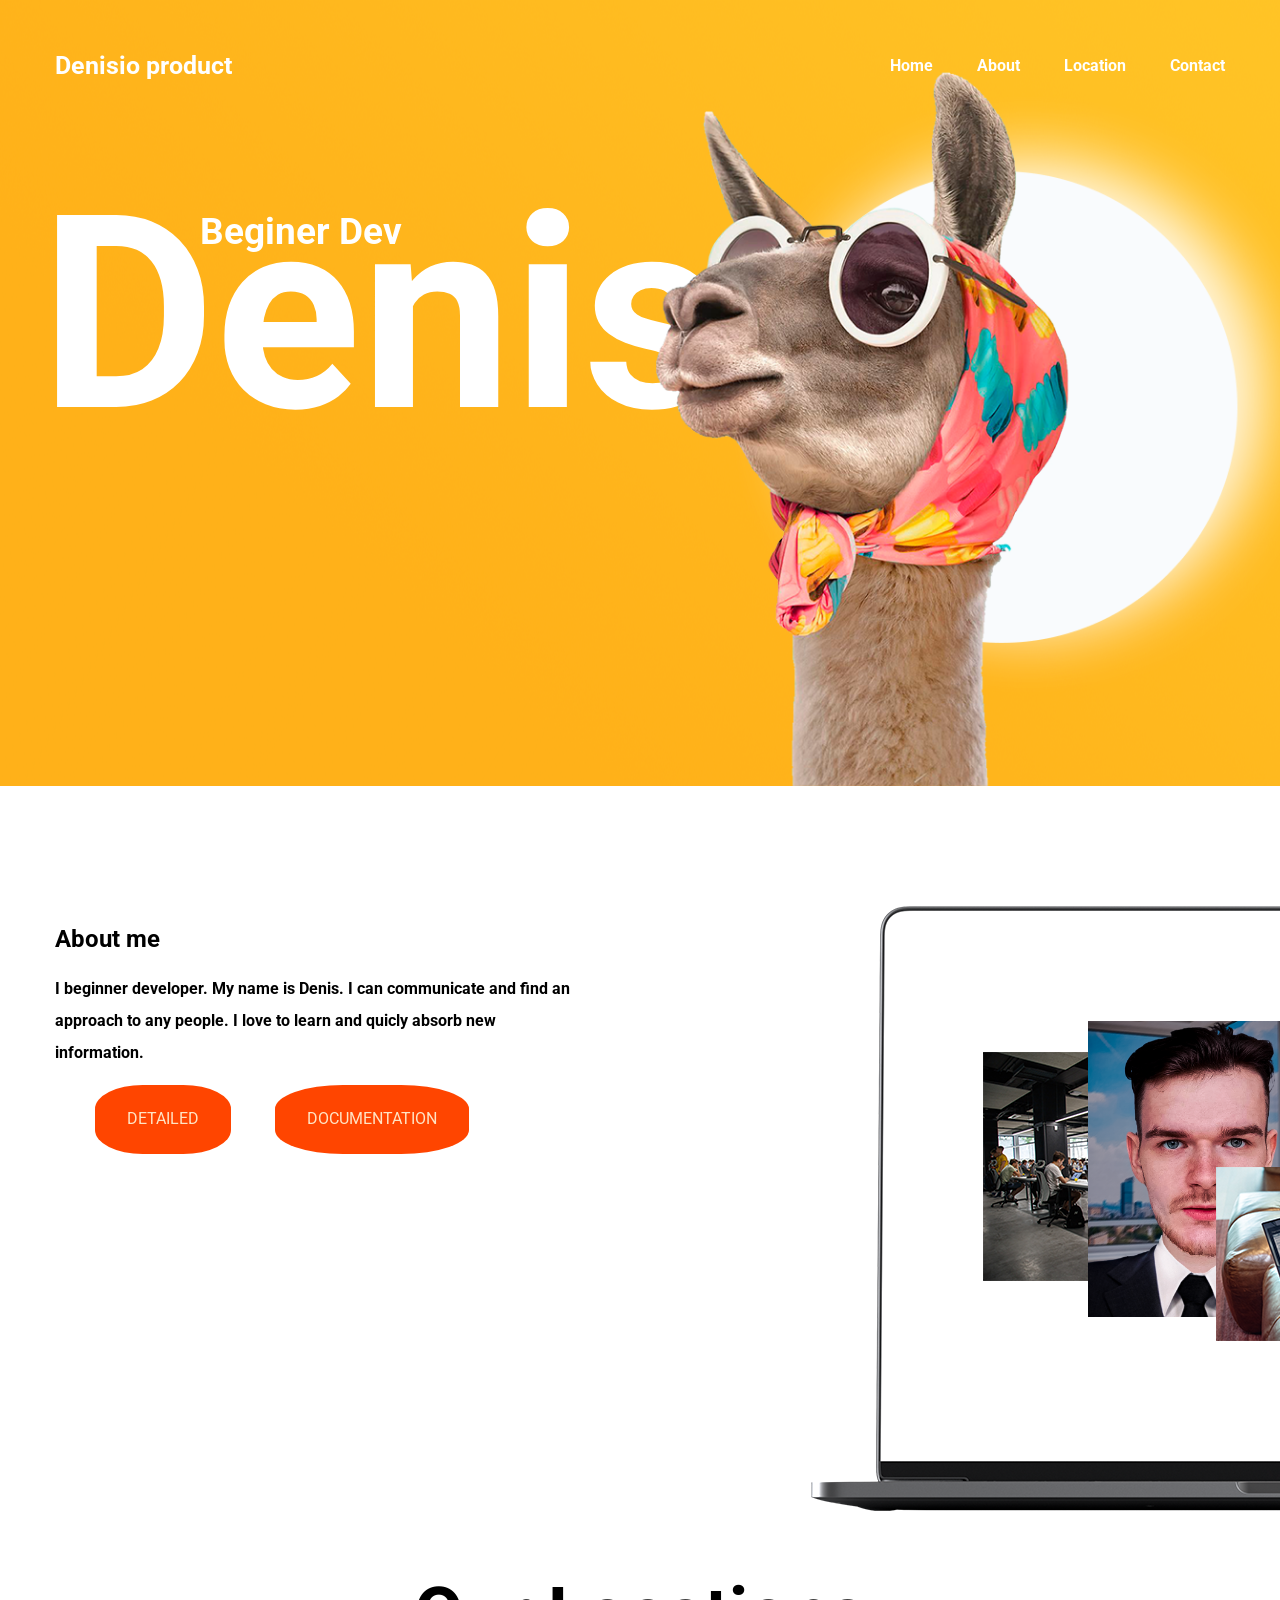
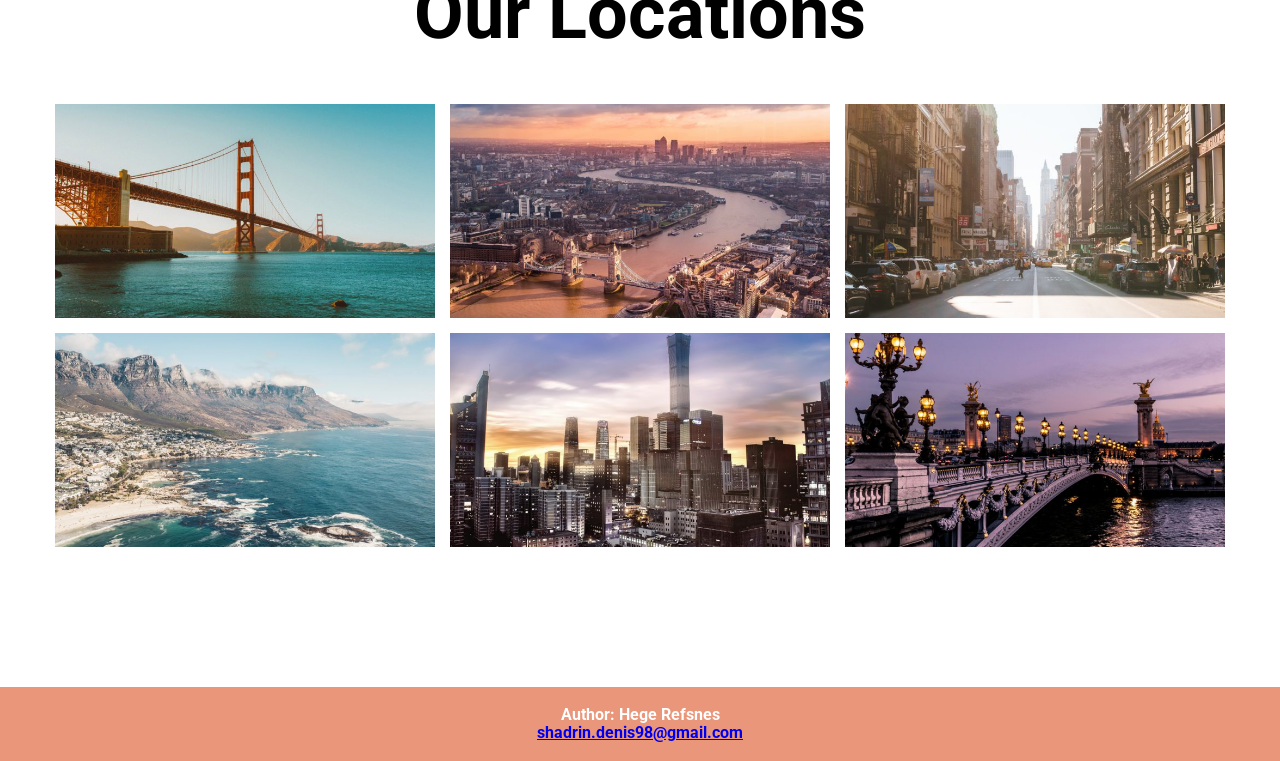
==== Task 1/index.html @ f5196db4 "Finish task 2 and get mdkr Task1 Task2" ====
<!DOCTYPE html>
<html lang="ru">
  <head>
    <meta charset="UTF-8" />
    <meta http-equiv="X-UA-Compatible" content="IE=edge" />
    <meta
      name="viewport"
      content="width=device-width, initial-scale=1.0, shrink-to-fit=no"
    />
    <link rel="stylesheet" href="./css/style.css" />
    <link rel="stylesheet" href="./css/normalize.css" />
    <link rel="preconnect" href="https://fonts.googleapis.com" />
    <link rel="preconnect" href="https://fonts.gstatic.com" crossorigin />
    <link
      href="https://fonts.googleapis.com/css2?family=Roboto:ital,wght@0,400;0,700;1,400&display=swap"
      rel="stylesheet"
    />
    <title>Document</title>
  </head>
  <body>
    <a title="Up">
      <img
        class="back-top"
        src="./img/up-arrow-button_icon-icons.com_72900.png"
        alt="top"
      />
    </a>
    <header id="header" class="header">
      <div class="container">
        <nav class="nav">
          <div class="logo">Denisio product</div>
          <ul class="menu">
            <li class="nav-item">
              <a class="nav-link" href="#header">Home</a>
            </li>
            <li class="nav-item">
              <a class="nav-link" href="#about">About</a>
            </li>
            <li class="nav-item">
              <a class="nav-link" href="#location">Location</a>
            </li>
            <li class="nav-item">
              <a class="nav-link" href="#footer">Contact</a>
            </li>
          </ul>
        </nav>
        <div class="offer">
          <p>Beginer Dev</p>
          <h1>Denis</h1>
          <img class="img-hed" src="./img/Llama.png" alt="Lama" />
        </div>
      </div>
    </header>
    <section id="about" class="section">
      <div class="container">
        <div class="info">
          <div class="item">
            <h2 class="title-h2">About me</h2>
            <p class="title-p">
              I beginner developer. My name is Denis. I can communicate and find
              an approach to any people. I love to learn and quicly absorb new
              information.
            </p>
            <ul class="btn-k">
              <li><button class="btn-kd">DETAILED</button></li>
              <li><button class="btn-kd">DOCUMENTATION</button></li>
            </ul>
          </div>
          <div class="item">
            <img class="img-face" src="./img/foto.png" alt="Me" />
            <img class="img-1" src="./img/1.png" alt="Me" />
            <img class="img-2" src="./img/2.png" alt="Me" />
            <img class="img-3" src="./img/3.png" alt="Me" />
            <img class="img-monitor" src="./img/monitor.png" alt="monitor" />
          </div>
        </div>
      </div>
    </section>
    <section id="location">
      <div class="container">
        <div class="location">
          <h1 class="title-h1">Our Locations</h1>

          <div class="grid-container">
            <article id="3685" class="location-listing">
              <a class="location-title" href="#"> San Francisco </a>

              <div class="location-image">
                <a href="#">
                  <img
                    width="300"
                    height="169"
                    src="./img/sf.jpg"
                    alt="san francisco"
                  />
                </a>
              </div>
            </article>

            <article id="3688" class="location-listing">
              <a class="location-title" href="#"> London </a>

              <div class="location-image">
                <a href="#">
                  <img
                    width="300"
                    height="169"
                    src="./img/l.jpg"
                    alt="london"
                  />
                </a>
              </div>
            </article>

            <article id="3691" class="location-listing">
              <a class="location-title" href="#"> New York </a>

              <div class="location-image">
                <a href="#">
                  <img
                    width="300"
                    height="169"
                    src="./img/nw.jpg"
                    alt="new york"
                  />
                </a>
              </div>
            </article>

            <article id="3694" class="location-listing">
              <a class="location-title" href="#"> Cape Town </a>

              <div class="location-image">
                <a href="#">
                  <img
                    width="300"
                    height="169"
                    src="./img/am.jpg"
                    alt="cape town"
                  />
                </a>
              </div>
            </article>

            <article id="3697" class="location-listing">
              <a class="location-title" href="#"> Beijing </a>

              <div class="location-image">
                <a href="#">
                  <img
                    width="300"
                    height="169"
                    src="./img/be.jpg"
                    alt="beijing"
                  />
                </a>
              </div>
            </article>

            <article id="3700" class="location-listing">
              <a class="location-title" href="#"> Paris </a>

              <div class="location-image">
                <a href="#">
                  <img
                    width="300"
                    height="169"
                    src="./img/pa.jpg"
                    alt="paris"
                  />
                </a>
              </div>
            </article>
          </div>
        </div>
      </div>
    </section>
    <footer id="footer" class="footer">
      <div class="container">
        <p>
          Author: Hege Refsnes<br />
          <a href="shadrin.denis98@gmail.com">shadrin.denis98@gmail.com</a>
        </p>
      </div>
    </footer>
    <script src="./js/backtop.js"></script>
  </body>
</html>
---- Task 1/css/style.css ----
html {
  scroll-behavior: smooth;
}
section {
  overflow: hidden;
}
header {
  overflow: hidden;
}
body {
  font-family: "Roboto", sans-serif;
  font-weight: 700;
}
@media screen and (max-width: 1200px) {
  .container {
    max-width: 1140px;
    margin: 0 auto;
  }
}
.back-top {
  width: 60px;
  height: 60px;
  bottom: 80px;
  right: 30px;
  cursor: pointer;
  position: fixed;
  z-index: 999;
  opacity: 0;
}
.back-top-show {
  opacity: 1;
  transition: 0.4s ease;
}
.container {
  max-width: 1170px;
  margin: 0 auto;
}
.header {
  background: url(../img/bg.png);
  color: white;
  padding-top: 52px;
}

.logo {
  font-size: 25px;
}
.nav {
  display: flex;
  justify-content: space-between;
  align-items: center;
}
.menu {
  list-style-type: none;
  padding-left: 0;
  margin: 0;
  display: flex;
}
.nav-item {
  margin-left: 44px;
}
.nav-link {
  color: white;
  text-decoration: none;
  transition: 0.5s ease;
}
a.nav-link:hover {
  color: black;
  text-shadow: 0 0 5px #ff4500;
}
.offer {
  max-height: 575px;
}
.offer p {
  font-size: 37px;
  margin-left: 145px;
  margin-top: 130px;
}
.offer h1 {
  font-size: 270px;
  margin-left: -15px;
  margin-top: -130px;
}
.img-hed {
  position: relative;
  left: 600px;
  top: -580px;
  max-height: 714px;
  object-fit: cover;
}
.info {
  display: flex;
  justify-content: space-between;
}
.item {
  flex: 0 0 45%;
  max-width: 45%;
  position: relative;
  margin-top: 120px;
}
.img-face {
  position: absolute;
  max-width: 45%;
  right: -100px;
  margin-top: 115px;
  z-index: 2;
}
.img-1 {
  position: absolute;
  right: -100px;
  margin-top: 146px;
  z-index: 1;
}
.img-2 {
  position: absolute;
  right: -250px;
  top: 261px;
  z-index: 3;
}
.img-3 {
  position: absolute;
  right: -285px;
  top: 100px;
}
.img-monitor {
  position: relative;
  right: -112px;
  z-index: -5;
  object-fit: cover;
}
.title-p {
  line-height: 2;
}
.btn-k {
  display: flex;
  align-items: center;
  list-style-type: none;
}
.btn-kd {
  text-decoration: none;
  margin-right: 44px;
  background-color: #ff4500;
  border: none;
  color: bisque;
  padding: 25px 32px;
  border-radius: 35%;
  text-align: center;
  text-decoration: none;
  font-size: 16px;
  cursor: pointer;
}
.location {
  margin-top: 58px;
}
.grid-container {
  margin-top: 0 auto;
  display: grid;
  grid-template: 1fr 1fr / 1fr 1fr 1fr;
  grid-gap: 15px;
}

/* hover styles */
.location-listing {
  position: relative;
}

.location-image {
  line-height: 0;
  overflow: hidden;
}

.location-image img {
  filter: blur(0px);
  transition: filter 0.3s ease-in;
  transform: scale(1.1);
  max-width: 432px;
  max-height: 768px;
  width: 100%; /* need to overwrite inline dimensions */
  height: auto;
}

.location-title {
  font-size: 1.5em;
  font-weight: bold;
  text-decoration: none;
  z-index: 1;
  position: absolute;
  height: 100%;
  width: 100%;
  top: 0;
  left: 0;
  opacity: 0;
  transition: opacity 0.5s;
  background: rgba(90, 0, 10, 0.4);
  color: white;

  /* position the text in t’ middle*/
  display: flex;
  align-items: center;
  justify-content: center;
}

.location-listing:hover .location-title {
  opacity: 1;
}

.location-listing:hover .location-image img {
  filter: blur(2px);
}

/* for touch screen devices */
@media (hover: none) {
  .location-title {
    opacity: 1;
  }
  .location-image img {
    filter: blur(2px);
  }
}
.title-h1 {
  text-align: center;
  font-size: 72px;
}
footer {
  margin-top: 140px;
  text-align: center;
  padding: 3px;
  background-color: DarkSalmon;
  color: white;
}
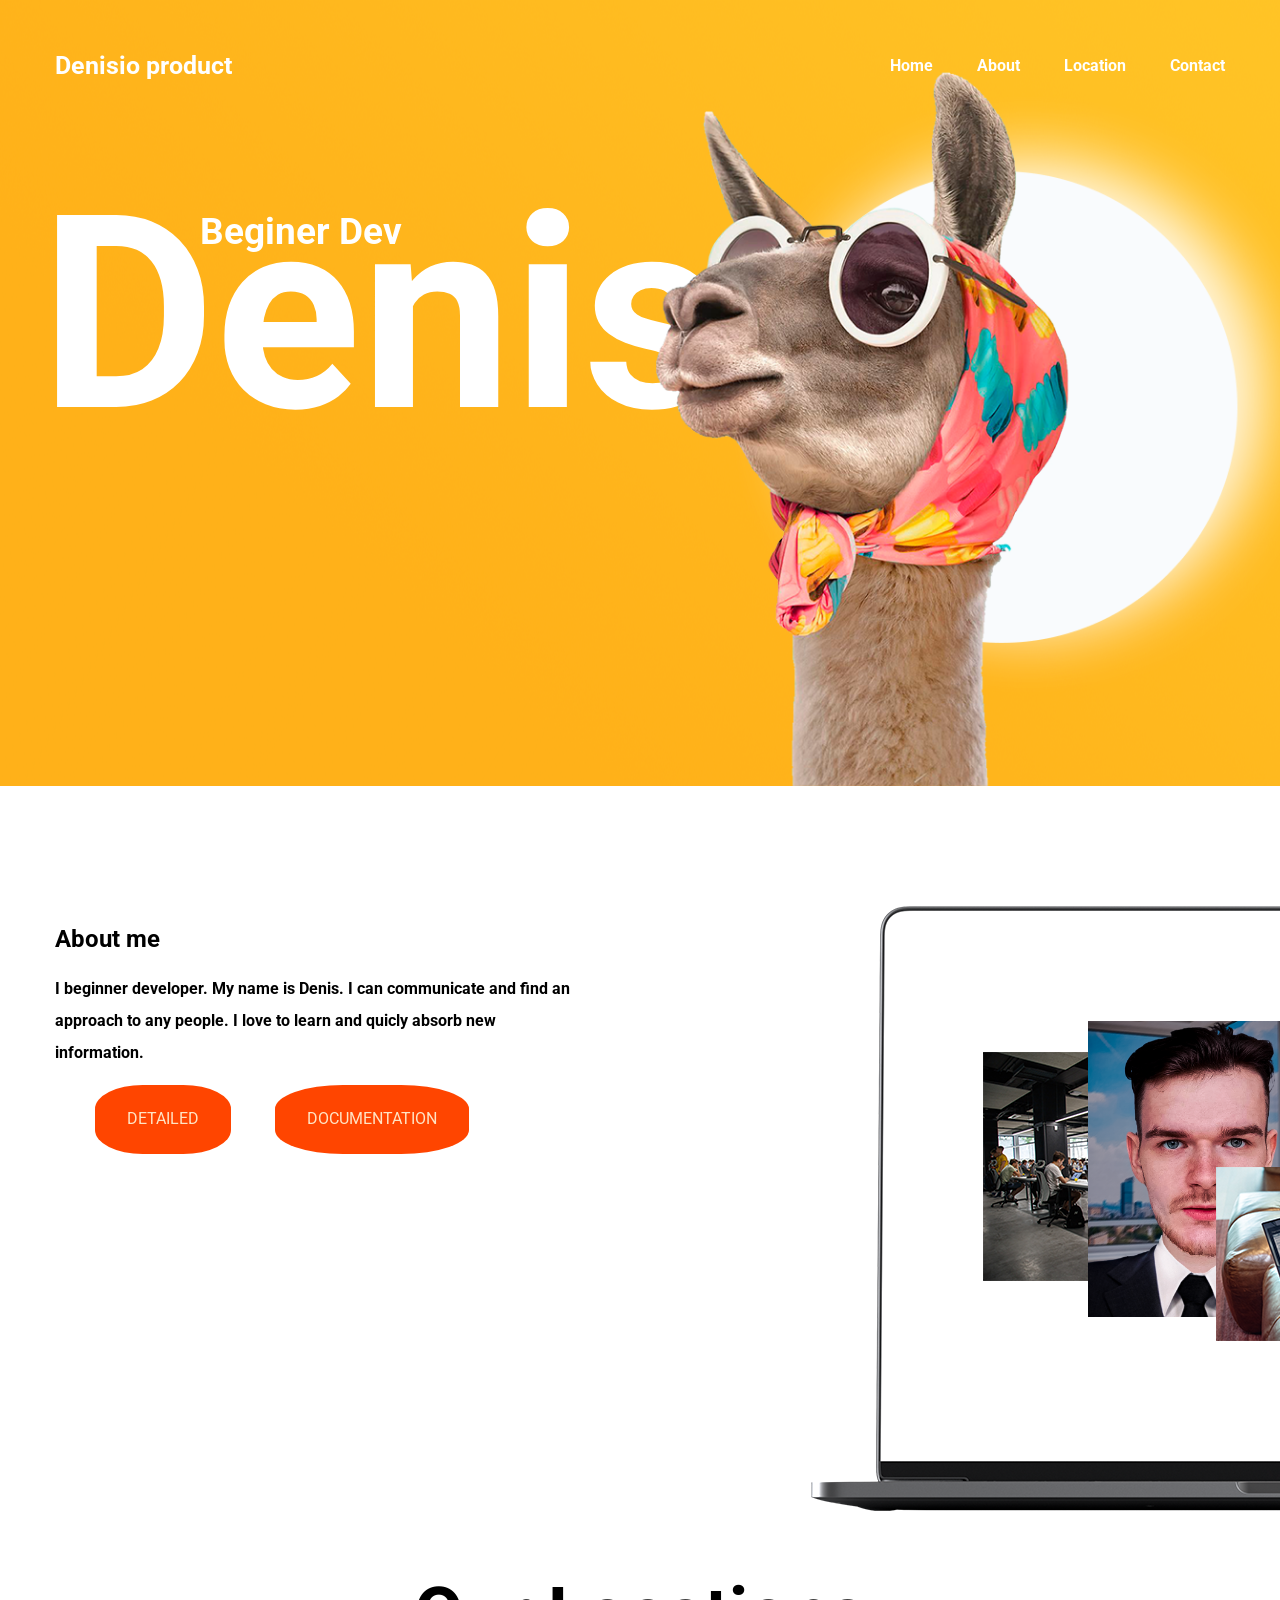
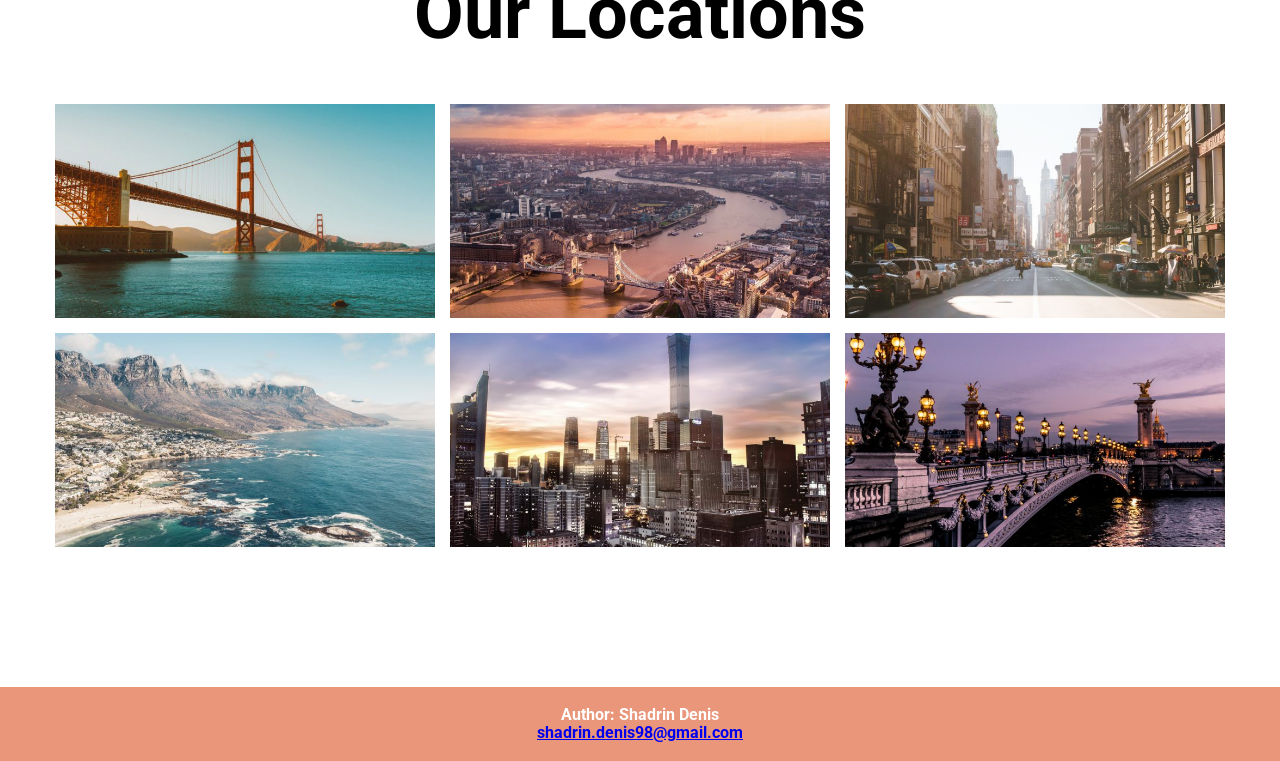
==== commit c7de5460: "d" ====
--- a/Task 1/index.html
+++ b/Task 1/index.html
@@ -178,7 +178,7 @@
     <footer id="footer" class="footer">
       <div class="container">
         <p>
-          Author: Hege Refsnes<br />
+          Author: Shadrin Denis<br />
           <a href="shadrin.denis98@gmail.com">shadrin.denis98@gmail.com</a>
         </p>
       </div>
--- a/Task 1/css/style.css
+++ b/Task 1/css/style.css
@@ -11,10 +11,13 @@
   font-family: "Roboto", sans-serif;
   font-weight: 700;
 }
-@media screen and (max-width: 1200px) {
+@media screen and (max-width: 960px) {
   .container {
     max-width: 1140px;
     margin: 0 auto;
+  }
+  .img-1 {
+    display: none;
   }
 }
 .back-top {
@@ -107,8 +110,8 @@
 .img-1 {
   position: absolute;
   right: -100px;
-  margin-top: 146px;
-  z-index: 1;
+  top: 146px;
+  z-index: 0;
 }
 .img-2 {
   position: absolute;
@@ -120,6 +123,7 @@
   position: absolute;
   right: -285px;
   top: 100px;
+  z-index: 0;
 }
 .img-monitor {
   position: relative;
